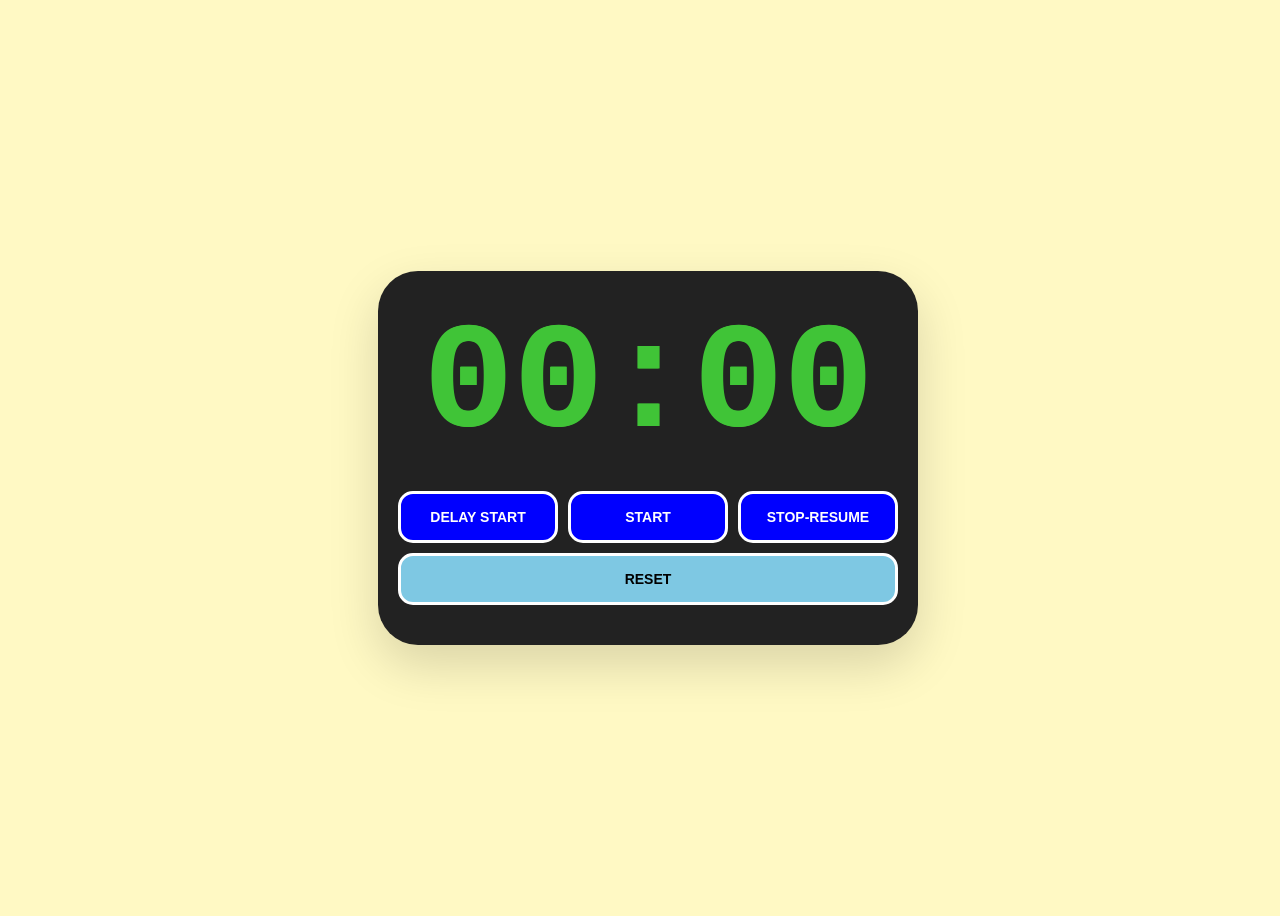
==== index.html @ a0808b3e "Add files via upload" ====
<!doctype html>
<html>
<head>
<link rel="manifest" href="manifest.json">
<meta name="theme-color" content="#FFF9C4">
<meta name="apple-mobile-web-app-capable" content="yes">
<meta charset="utf-8">
<meta name="viewport" content="width=device-width, initial-scale=1">
<meta name="google" content="notranslate">
<title>IsoTimer</title>
<link rel="stylesheet" href="style.css">

</head>

<body>
<div id="topContainer">
</div>
<div id="timeContainer">
    <div id="timeDisplay">00:00</div>
   <div class="button-group">
            <button id="delayedStartBtn" class="startTimerBtn">Delay Start</button>
            <button id="startBtn" class="startTimerBtn">Start</button>
            <button id="stopResumeBtn" class="startTimerBtn">Stop-Resume</button>
            <button id="resetBtn" class="resetTimerBtn">Reset</button>
        </div>
</div>
<script src="index.js"></script>

</body>
</html>
---- style.css ----
/* style.css */
*
/* Import Roboto Mono - No dots in the zeros! */
@import url('https://fonts.googleapis.com/css2?family=Roboto+Mono:wght@700&display=swap');
{
    box-sizing: border-box;
    margin: 0;
    padding: 0;
}

body {
    background-color: #FFF9C4; /* Soft Yellow */
    width: 100vw;
    height: 100vh;
    display: flex;
    justify-content: center;
    align-items: center;
    overflow: hidden; /* Prevents accidental scrolling on mobile */
    /* Clean, modern font for everything */
    font-family: -apple-system, sans-serif;
}

#timeContainer {
text-align: center;
width: 90%;
max-width: 500px;
padding: 40px 20px;
background-color: #222222;
border-radius: 40px;
box-shadow: 0 20px 50px rgba(0,0,0,0.15);
}

#timeDisplay {
color: #40c437;
font-weight: 800;

/* This specific stack avoids 'Consolas' (the dot culprit)
 *      but stays monospaced (the shifting fix) */
font-family: 'Courier New', Courier, monospace;

/* Modern browsers use this to lock character widths */
font-variant-numeric: tabular-nums;

font-size: 25vw;
line-height: 1;
display: block;
text-align: center;
margin-bottom: 30px;

/* Courier can look a bit thin, so we 'bulk it up' with text-shadow
 *      instead of a dot-heavy font weight */
text-shadow: 1px 0px 0px #40c437;
}

@media (min-width: 600px) {
    #timeDisplay { font-size: 150px; }
}

.button-group {
    display: flex;
    flex-wrap: wrap;
    gap: 10px;
    justify-content: center;
}

button {
    flex: 1 1 130px; /* Makes buttons chunky and easy to tap */
    padding: 15px 10px;
    font-size: 14px;
    font-weight: bold;
    border: 3px solid white;
    border-radius: 15px;
    cursor: pointer;
    text-transform: uppercase;
    font-family: inherit; /* Takes the clean font from the body */
}

.startTimerBtn { background-color: #0000FF; color: white; }
.resetTimerBtn { background-color: #7EC8E3; color: black; }

button:disabled {
    opacity: 0.3;
    filter: grayscale(1);
}
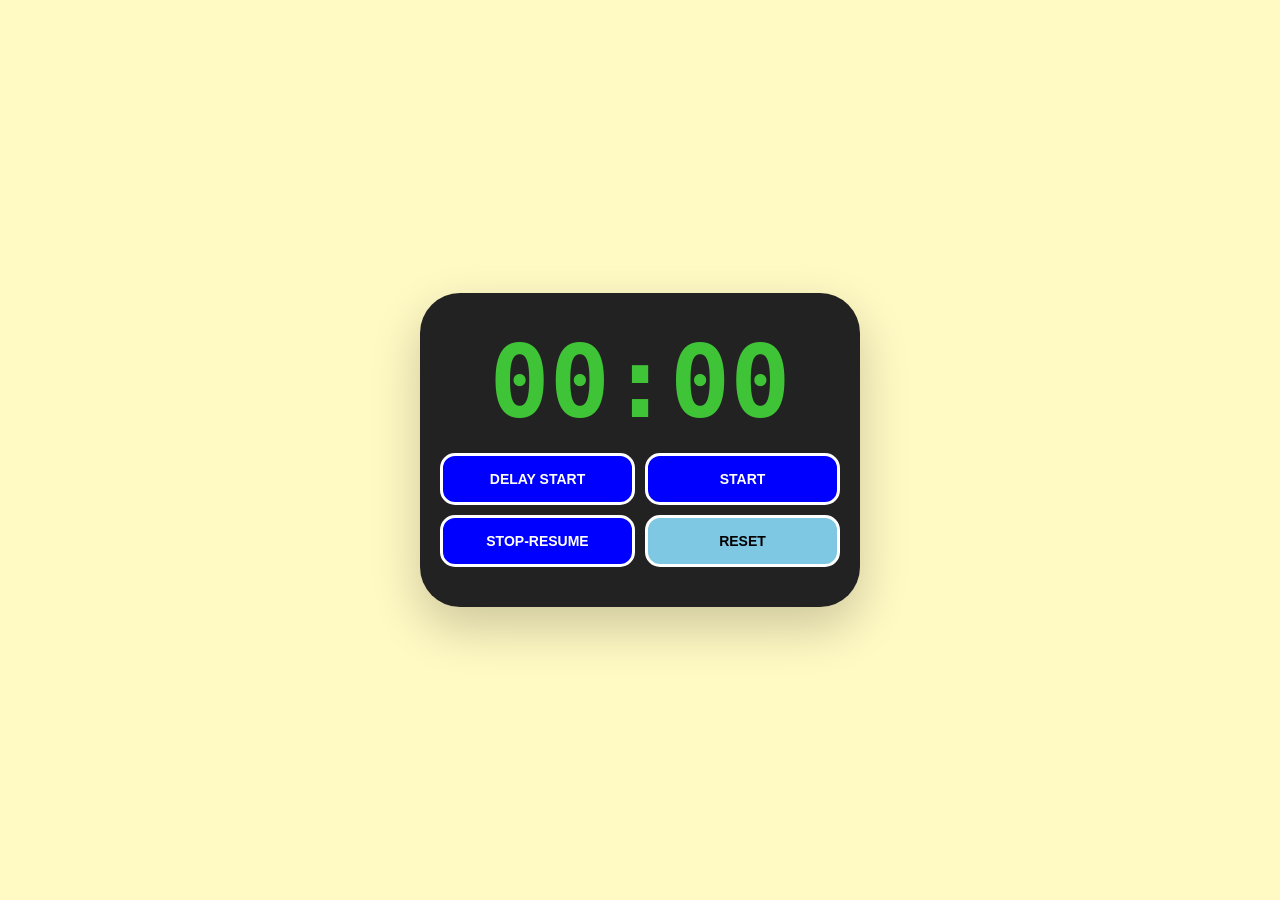
==== commit 897334e7: "Add files via upload" ====
--- a/index.html
+++ b/index.html
@@ -5,7 +5,7 @@
 <meta name="theme-color" content="#FFF9C4">
 <meta name="apple-mobile-web-app-capable" content="yes">
 <meta charset="utf-8">
-<meta name="viewport" content="width=device-width, initial-scale=1">
+<meta name="viewport" content="width=device-width, initial-scale=1.0, maximum-scale=1.0, user-scalable=no">
 <meta name="google" content="notranslate">
 <title>IsoTimer</title>
 <link rel="stylesheet" href="style.css">
--- a/style.css
+++ b/style.css
@@ -6,6 +6,17 @@
     box-sizing: border-box;
     margin: 0;
     padding: 0;
+}
+/* 1. The Global Lock */
+html, body {
+    margin: 0;
+    padding: 0;
+    width: 100%;
+    height: 100%;
+    /* This prevents horizontal scrolling entirely */
+    overflow-x: hidden;
+    /* This stops the "rubber-band" bounce effect on mobile */
+    position: fixed;
 }
 
 body {
@@ -22,38 +33,42 @@
 
 #timeContainer {
 text-align: center;
-width: 90%;
-max-width: 500px;
+/* Use a fixed percentage with a smaller max-width for a better "border" look */
+width: 85%;
+max-width: 400px;
+
+/* Padding provides the space inside the box */
 padding: 40px 20px;
+
 background-color: #222222;
 border-radius: 40px;
-box-shadow: 0 20px 50px rgba(0,0,0,0.15);
+box-shadow: 0 20px 50px rgba(0,0,0,0.2);
+
+/* Ensure it's centered if flexbox has any issues */
+margin: auto;
 }
 
 #timeDisplay {
 color: #40c437;
 font-weight: 800;
-
-/* This specific stack avoids 'Consolas' (the dot culprit)
- *      but stays monospaced (the shifting fix) */
-font-family: 'Courier New', Courier, monospace;
-
-/* Modern browsers use this to lock character widths */
+font-size: 22vw; /* Slightly smaller to ensure it stays in the box */
+font-family: monospace;
 font-variant-numeric: tabular-nums;
 
-font-size: 25vw;
+/* REMOVE letter-spacing or set to 0 to fix the right-side shift */
+letter-spacing: 0;
+
+/* Center the text block itself */
+display: block;
+width: 100%;
+margin-bottom: 20px;
 line-height: 1;
-display: block;
-text-align: center;
-margin-bottom: 30px;
-
-/* Courier can look a bit thin, so we 'bulk it up' with text-shadow
- *      instead of a dot-heavy font weight */
-text-shadow: 1px 0px 0px #40c437;
 }
-
+/* For larger screens (tablets/landscape) */
 @media (min-width: 600px) {
-    #timeDisplay { font-size: 150px; }
+    #timeDisplay {
+    font-size: 100px;
+    }
 }
 
 .button-group {
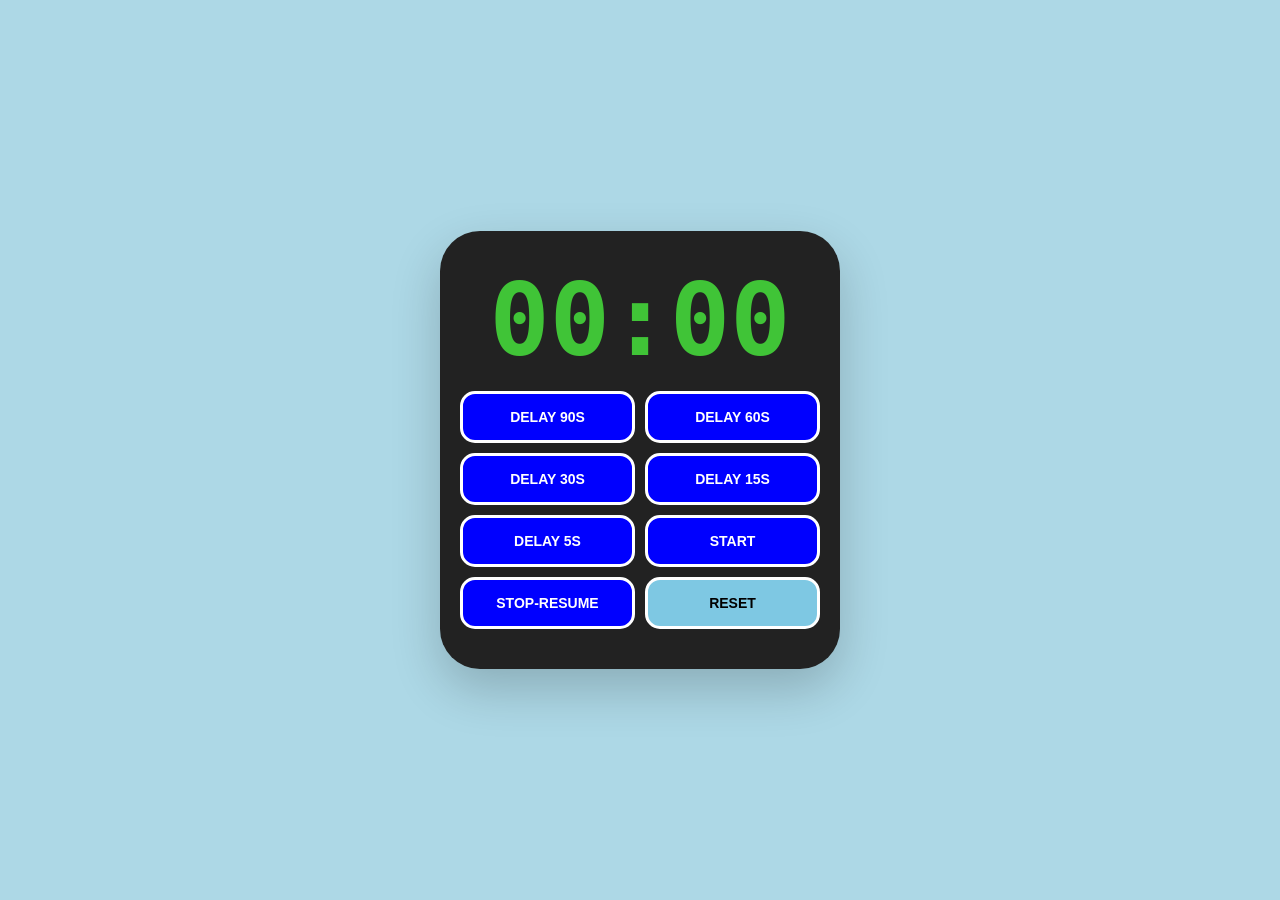
==== commit 794f56aa: "Add files via upload" ====
--- a/index.html
+++ b/index.html
@@ -1,30 +1,34 @@
 <!doctype html>
 <html>
 <head>
-<link rel="manifest" href="manifest.json">
-<meta name="theme-color" content="#FFF9C4">
-<meta name="apple-mobile-web-app-capable" content="yes">
-<meta charset="utf-8">
-<meta name="viewport" content="width=device-width, initial-scale=1.0, maximum-scale=1.0, user-scalable=no">
-<meta name="google" content="notranslate">
-<title>IsoTimer</title>
-<link rel="stylesheet" href="style.css">
-
+    <link rel="manifest" href="manifest.json">
+    <meta name="theme-color" content="#FFF9C4">
+    <meta name="apple-mobile-web-app-capable" content="yes">
+    <meta charset="utf-8">
+    <meta name="viewport" content="width=device-width, initial-scale=1.0, maximum-scale=1.0, user-scalable=no">
+    <meta name="google" content="notranslate">
+    <title>IsoTimer</title>
+    <link rel="stylesheet" href="style.css">
 </head>
 
 <body>
-<div id="topContainer">
-</div>
+<div id="topContainer"></div>
 <div id="timeContainer">
     <div id="timeDisplay">00:00</div>
-   <div class="button-group">
-            <button id="delayedStartBtn" class="startTimerBtn">Delay Start</button>
-            <button id="startBtn" class="startTimerBtn">Start</button>
-            <button id="stopResumeBtn" class="startTimerBtn">Stop-Resume</button>
-            <button id="resetBtn" class="resetTimerBtn">Reset</button>
-        </div>
+    <div class="button-group">
+        <!-- Delay Start Buttons -->
+        <button class="startTimerBtn delayBtn" data-delay="90">Delay 90s</button>
+        <button class="startTimerBtn delayBtn" data-delay="60">Delay 60s</button>
+        <button class="startTimerBtn delayBtn" data-delay="30">Delay 30s</button>
+        <button class="startTimerBtn delayBtn" data-delay="15">Delay 15s</button>
+        <button class="startTimerBtn delayBtn" data-delay="5">Delay 5s</button>
+
+        <!-- Controls -->
+        <button id="startBtn" class="startTimerBtn">Start</button>
+        <button id="stopResumeBtn" class="startTimerBtn">Stop-Resume</button>
+        <button id="resetBtn" class="resetTimerBtn">Reset</button>
+    </div>
 </div>
 <script src="index.js"></script>
-
 </body>
 </html>
--- a/style.css
+++ b/style.css
@@ -1,70 +1,57 @@
 /* style.css */
-*
-/* Import Roboto Mono - No dots in the zeros! */
 @import url('https://fonts.googleapis.com/css2?family=Roboto+Mono:wght@700&display=swap');
-{
+
+* {
     box-sizing: border-box;
     margin: 0;
     padding: 0;
 }
+
 /* 1. The Global Lock */
 html, body {
     margin: 0;
     padding: 0;
     width: 100%;
     height: 100%;
-    /* This prevents horizontal scrolling entirely */
     overflow-x: hidden;
-    /* This stops the "rubber-band" bounce effect on mobile */
     position: fixed;
 }
 
 body {
-    background-color: #FFF9C4; /* Soft Yellow */
+    background-color: #add8e6; /* Soft Blue (Default / Ready State) */
     width: 100vw;
     height: 100vh;
     display: flex;
     justify-content: center;
     align-items: center;
-    overflow: hidden; /* Prevents accidental scrolling on mobile */
-    /* Clean, modern font for everything */
+    overflow: hidden;
     font-family: -apple-system, sans-serif;
 }
 
 #timeContainer {
 text-align: center;
-/* Use a fixed percentage with a smaller max-width for a better "border" look */
 width: 85%;
 max-width: 400px;
-
-/* Padding provides the space inside the box */
 padding: 40px 20px;
-
 background-color: #222222;
 border-radius: 40px;
 box-shadow: 0 20px 50px rgba(0,0,0,0.2);
-
-/* Ensure it's centered if flexbox has any issues */
 margin: auto;
 }
 
 #timeDisplay {
 color: #40c437;
 font-weight: 800;
-font-size: 22vw; /* Slightly smaller to ensure it stays in the box */
+font-size: 22vw;
 font-family: monospace;
 font-variant-numeric: tabular-nums;
-
-/* REMOVE letter-spacing or set to 0 to fix the right-side shift */
 letter-spacing: 0;
-
-/* Center the text block itself */
 display: block;
 width: 100%;
 margin-bottom: 20px;
 line-height: 1;
 }
-/* For larger screens (tablets/landscape) */
+
 @media (min-width: 600px) {
     #timeDisplay {
     font-size: 100px;
@@ -79,7 +66,7 @@
 }
 
 button {
-    flex: 1 1 130px; /* Makes buttons chunky and easy to tap */
+    flex: 1 1 130px;
     padding: 15px 10px;
     font-size: 14px;
     font-weight: bold;
@@ -87,7 +74,7 @@
     border-radius: 15px;
     cursor: pointer;
     text-transform: uppercase;
-    font-family: inherit; /* Takes the clean font from the body */
+    font-family: inherit;
 }
 
 .startTimerBtn { background-color: #0000FF; color: white; }
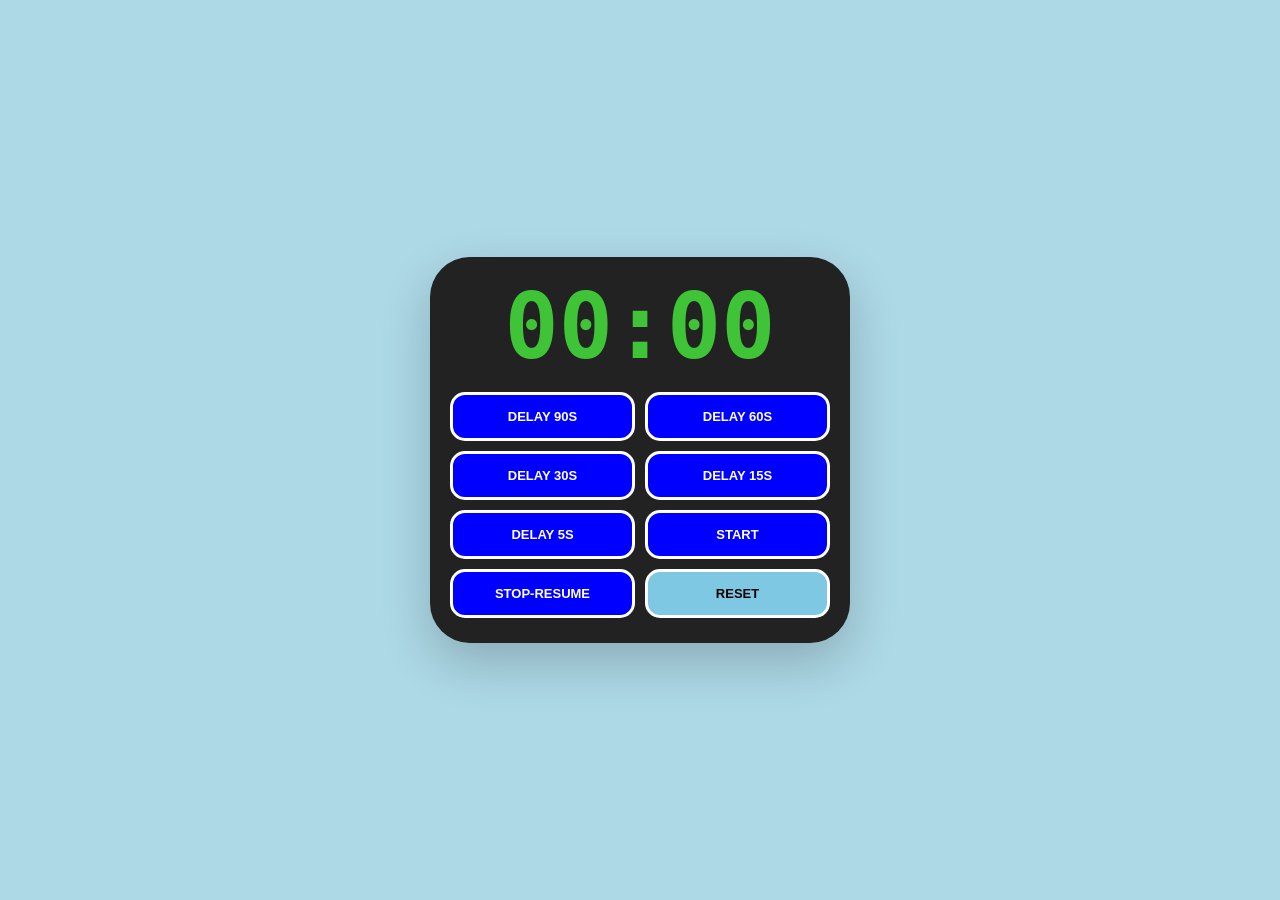
==== commit 8fd16ac5: "Add files via upload" ====
--- a/index.html
+++ b/index.html
@@ -1,16 +1,18 @@
+<!doctype html>
+<html>
 <!doctype html>
 <html>
 <head>
     <link rel="manifest" href="manifest.json">
-    <meta name="theme-color" content="#FFF9C4">
+    <meta name="theme-color" content="#add8e6"> <!-- Updated to Soft Blue -->
     <meta name="apple-mobile-web-app-capable" content="yes">
+    <meta name="apple-mobile-web-app-status-bar-style" content="default">
     <meta charset="utf-8">
     <meta name="viewport" content="width=device-width, initial-scale=1.0, maximum-scale=1.0, user-scalable=no">
     <meta name="google" content="notranslate">
     <title>IsoTimer</title>
     <link rel="stylesheet" href="style.css">
 </head>
-
 <body>
 <div id="topContainer"></div>
 <div id="timeContainer">
--- a/style.css
+++ b/style.css
@@ -30,9 +30,9 @@
 
 #timeContainer {
 text-align: center;
-width: 85%;
-max-width: 400px;
-padding: 40px 20px;
+width: 90%;
+max-width: 420px;
+padding: 25px 20px;
 background-color: #222222;
 border-radius: 40px;
 box-shadow: 0 20px 50px rgba(0,0,0,0.2);
@@ -42,7 +42,7 @@
 #timeDisplay {
 color: #40c437;
 font-weight: 800;
-font-size: 22vw;
+font-size: 20vw;
 font-family: monospace;
 font-variant-numeric: tabular-nums;
 letter-spacing: 0;
@@ -54,27 +54,30 @@
 
 @media (min-width: 600px) {
     #timeDisplay {
-    font-size: 100px;
+    font-size: 90px;
     }
 }
 
+/* 2x4 Grid Configuration */
 .button-group {
-    display: flex;
-    flex-wrap: wrap;
+    display: grid;
+    grid-template-columns: repeat(2, 1fr); /* Exactly 2 equal columns */
     gap: 10px;
-    justify-content: center;
+    width: 100%;
 }
 
 button {
-    flex: 1 1 130px;
-    padding: 15px 10px;
-    font-size: 14px;
+    width: 100%;
+    padding: 14px 8px;
+    font-size: 13px;
     font-weight: bold;
     border: 3px solid white;
     border-radius: 15px;
     cursor: pointer;
     text-transform: uppercase;
     font-family: inherit;
+    /* Ensure text wraps cleanly on small screens if needed */
+    white-space: nowrap;
 }
 
 .startTimerBtn { background-color: #0000FF; color: white; }
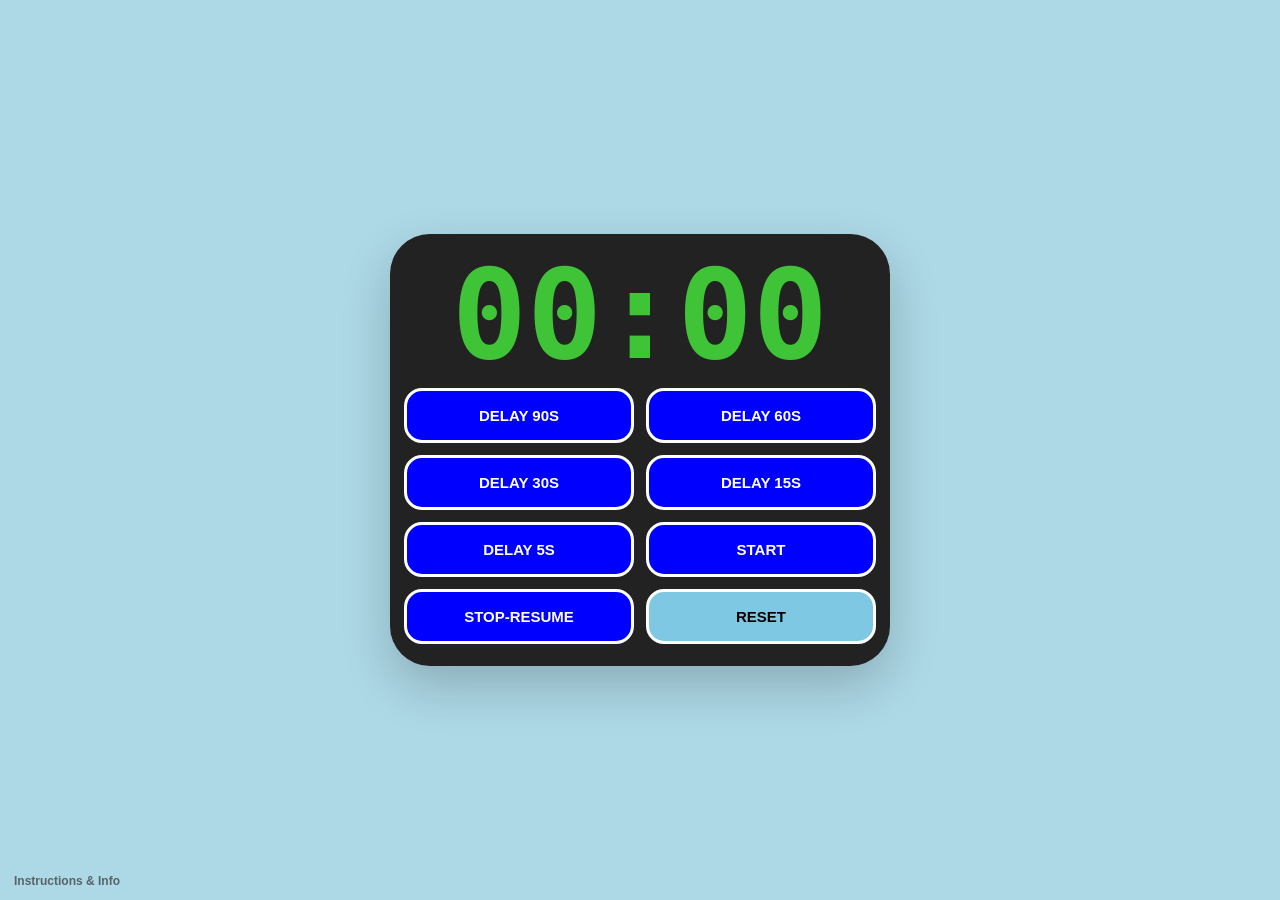
==== commit 1382731a: "Add files via upload" ====
--- a/index.html
+++ b/index.html
@@ -1,10 +1,8 @@
-<!doctype html>
-<html>
 <!doctype html>
 <html>
 <head>
     <link rel="manifest" href="manifest.json">
-    <meta name="theme-color" content="#add8e6"> <!-- Updated to Soft Blue -->
+    <meta name="theme-color" content="#add8e6">
     <meta name="apple-mobile-web-app-capable" content="yes">
     <meta name="apple-mobile-web-app-status-bar-style" content="default">
     <meta charset="utf-8">
@@ -13,6 +11,7 @@
     <title>IsoTimer</title>
     <link rel="stylesheet" href="style.css">
 </head>
+
 <body>
 <div id="topContainer"></div>
 <div id="timeContainer">
@@ -31,6 +30,15 @@
         <button id="resetBtn" class="resetTimerBtn">Reset</button>
     </div>
 </div>
+
+<!-- Instructions & Info Link (Placed outside #timeContainer) -->
+<a href="https://github.com/markmcla74/isotimer/blob/main/README.md"
+   target="_blank"
+   rel="noopener noreferrer"
+   class="info-link">
+   Instructions & Info
+</a>
+
 <script src="index.js"></script>
 </body>
 </html>
--- a/style.css
+++ b/style.css
@@ -7,7 +7,7 @@
     padding: 0;
 }
 
-/* 1. The Global Lock */
+/* 1. Global Lock */
 html, body {
     margin: 0;
     padding: 0;
@@ -28,55 +28,56 @@
     font-family: -apple-system, sans-serif;
 }
 
+/* 2. Main Box Container - Scaled Wider */
 #timeContainer {
 text-align: center;
-width: 90%;
-max-width: 420px;
-padding: 25px 20px;
+width: 96%; /* Cuts outer margin space on screen edges in half */
+max-width: 500px; /* Expands maximum width for larger phones/tablets */
+padding: 22px 14px;
 background-color: #222222;
 border-radius: 40px;
 box-shadow: 0 20px 50px rgba(0,0,0,0.2);
 margin: auto;
 }
 
+/* 3. Timer Display - Scaled Up */
 #timeDisplay {
 color: #40c437;
 font-weight: 800;
-font-size: 20vw;
+font-size: 27vw; /* Enlarged font scale */
 font-family: monospace;
 font-variant-numeric: tabular-nums;
 letter-spacing: 0;
 display: block;
 width: 100%;
-margin-bottom: 20px;
-line-height: 1;
+margin-bottom: 14px;
+line-height: 0.95;
 }
 
 @media (min-width: 600px) {
     #timeDisplay {
-    font-size: 90px;
+    font-size: 125px; /* Enlarged for larger screens */
     }
 }
 
-/* 2x4 Grid Configuration */
+/* 4. Button Grid & Button Scaling */
 .button-group {
     display: grid;
-    grid-template-columns: repeat(2, 1fr); /* Exactly 2 equal columns */
-    gap: 10px;
+    grid-template-columns: repeat(2, 1fr);
+    gap: 12px; /* Slightly increased gap between buttons */
     width: 100%;
 }
 
 button {
     width: 100%;
-    padding: 14px 8px;
-    font-size: 13px;
+    padding: 16px 10px; /* Taller touch targets */
+    font-size: 15px; /* Larger button text */
     font-weight: bold;
     border: 3px solid white;
-    border-radius: 15px;
+    border-radius: 18px;
     cursor: pointer;
     text-transform: uppercase;
     font-family: inherit;
-    /* Ensure text wraps cleanly on small screens if needed */
     white-space: nowrap;
 }
 
@@ -87,3 +88,22 @@
     opacity: 0.3;
     filter: grayscale(1);
 }
+/* Instructions & Info Link - Bottom Left Position */
+.info-link {
+    position: fixed;
+    bottom: 12px;
+    left: 14px;
+    font-size: 12px;
+    font-weight: 600;
+    color: #333333; /* Dark subtle text on light background */
+    text-decoration: none;
+    opacity: 0.7;
+    transition: opacity 0.2s ease;
+    z-index: 10;
+}
+
+.info-link:hover,
+.info-link:active {
+    opacity: 1;
+    text-decoration: underline;
+}
